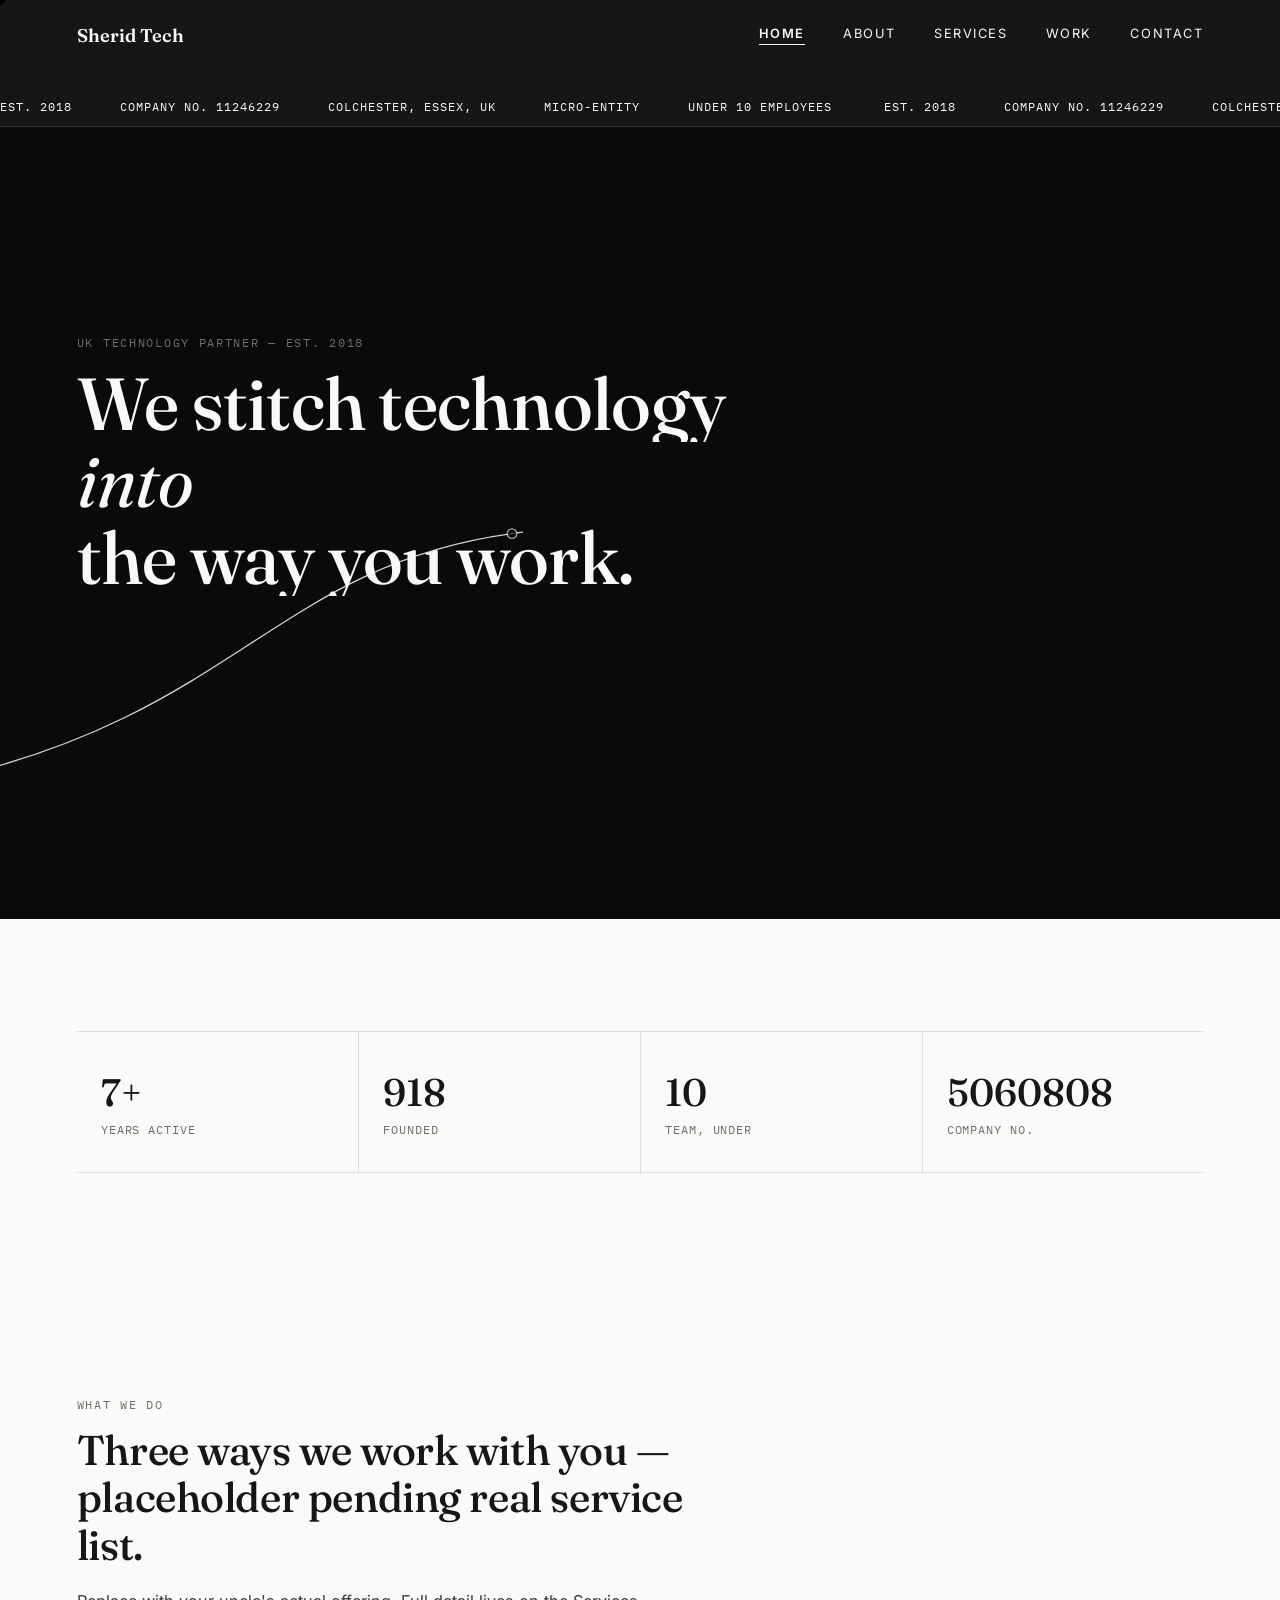
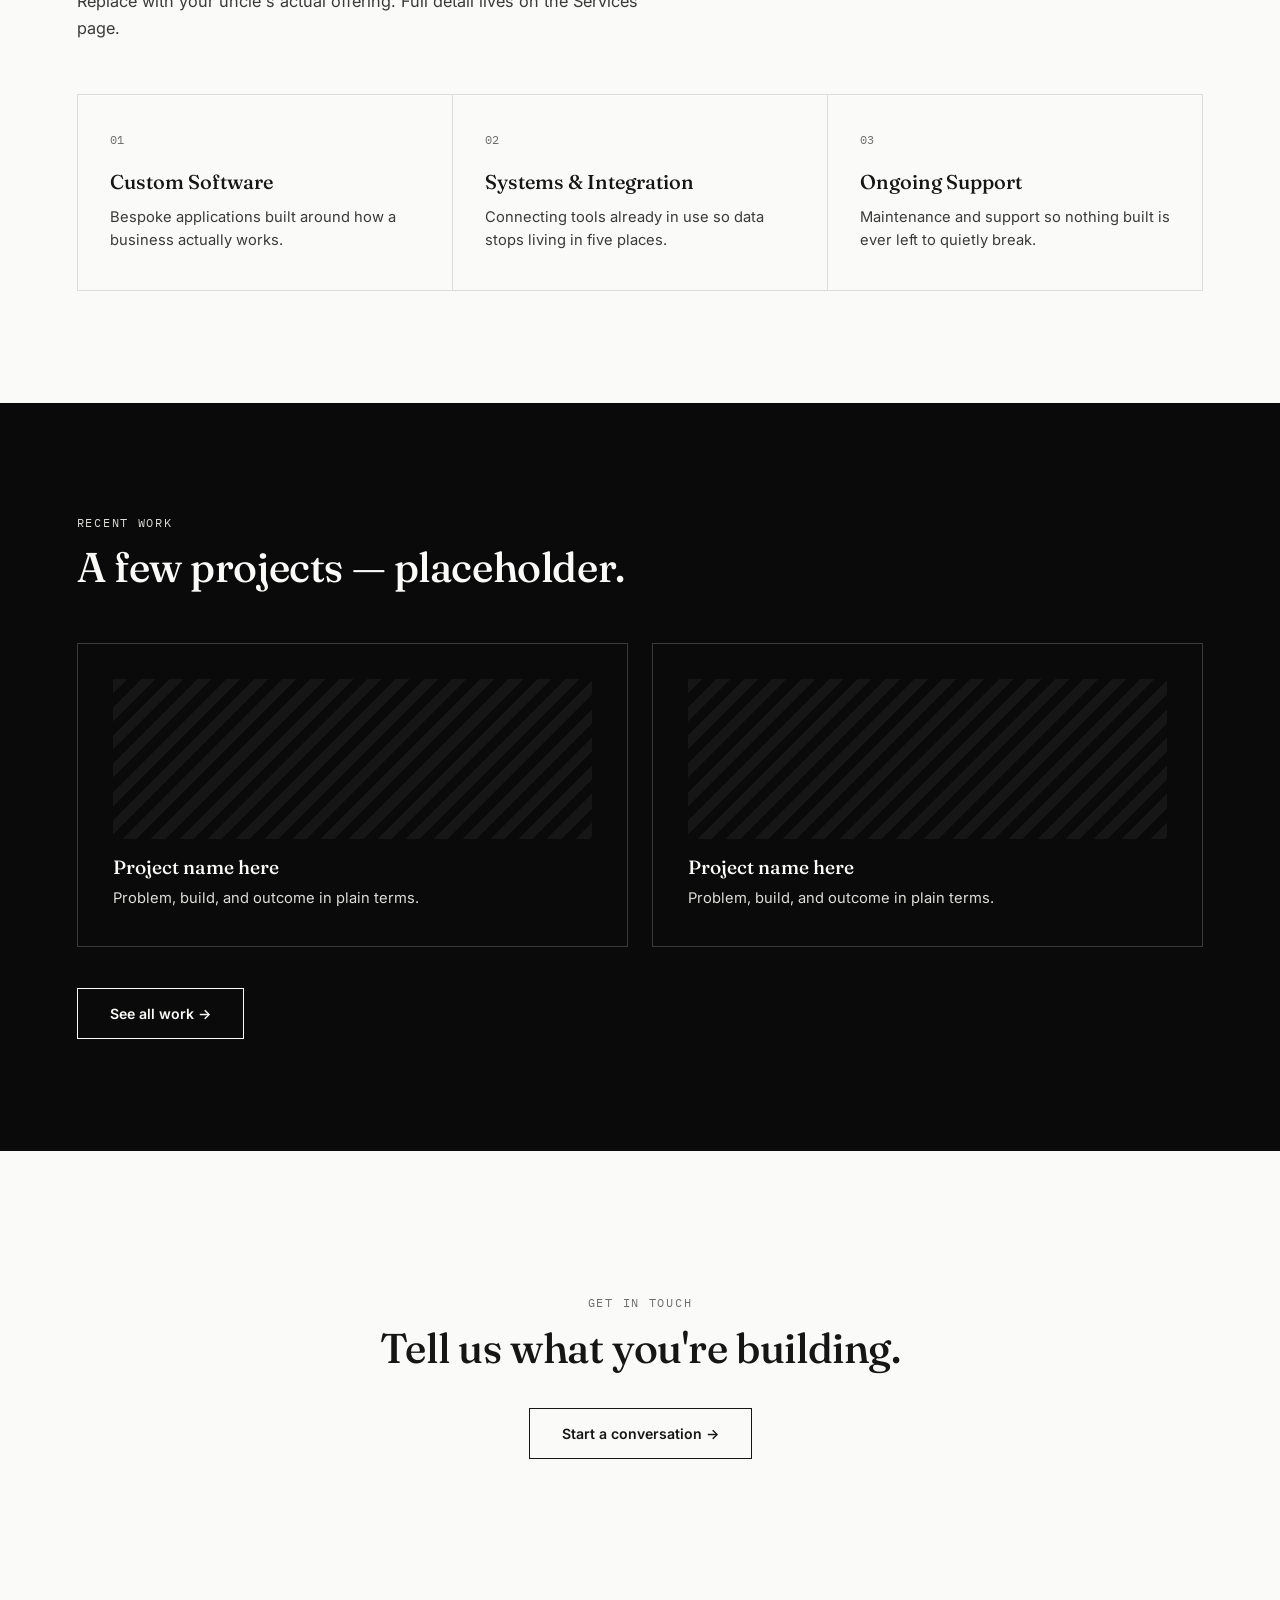
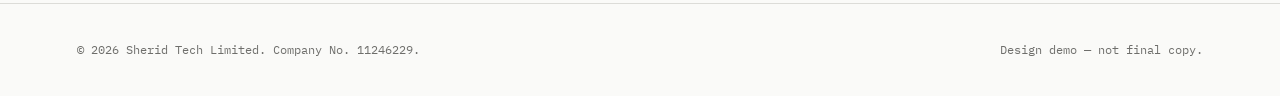
==== index.html @ 36326207 "first commit" ====
<!DOCTYPE html>
<html lang="en">
<head>
<meta charset="UTF-8">
<meta name="viewport" content="width=device-width, initial-scale=1.0">
<title>Sherid Tech — Home</title>
<link rel="stylesheet" href="style.css">
</head>
<body>
<div class="page-veil"></div>
<div class="grain"></div>
<div class="cursor-dot"></div>
<div id="progress"></div>

<nav id="nav">
  <a href="index.html" class="brand">Sherid Tech</a>
  <div class="navlinks" id="navlinks">
    <a href="index.html" data-page="index.html">Home</a>
    <a href="about.html" data-page="about.html">About</a>
    <a href="services.html" data-page="services.html">Services</a>
    <a href="work.html" data-page="work.html">Work</a>
    <a href="contact.html" data-page="contact.html">Contact</a>
  </div>
  <div class="burger" id="burger"><span></span><span></span><span></span></div>
</nav>

<div class="ticker">
  <div class="ticker-track">
    <span>EST. 2018</span><span>COMPANY NO. 11246229</span><span>COLCHESTER, ESSEX, UK</span><span>MICRO-ENTITY</span><span>UNDER 10 EMPLOYEES</span>
    <span>EST. 2018</span><span>COMPANY NO. 11246229</span><span>COLCHESTER, ESSEX, UK</span><span>MICRO-ENTITY</span><span>UNDER 10 EMPLOYEES</span>
  </div>
</div>

<section class="page-hero" style="min-height:88vh; display:flex; flex-direction:column; justify-content:center;">
  <svg style="position:absolute; inset:0; width:100%; height:100%; z-index:1; opacity:0.85;" viewBox="0 0 1200 800" preserveAspectRatio="xMidYMid slice">
    <path d="M -50 640 C 220 580, 260 440, 480 410 C 700 380, 760 250, 1000 210 C 1120 190, 1180 160, 1260 130" fill="none" stroke="#FAFAF8" stroke-width="1.2" stroke-linecap="round"
      stroke-dasharray="1400" stroke-dashoffset="1400">
      <animate attributeName="stroke-dashoffset" from="1400" to="0" dur="2.6s" begin="0.3s" fill="freeze" calcMode="spline" keySplines="0.65 0 0.35 1"/>
    </path>
    <circle cx="480" cy="410" r="4.5" fill="#0A0A0A" stroke="#FAFAF8" stroke-width="1.2" opacity="0"><animate attributeName="opacity" from="0" to="1" dur=".4s" begin="1.1s" fill="freeze"/></circle>
    <circle cx="1000" cy="210" r="4.5" fill="#0A0A0A" stroke="#FAFAF8" stroke-width="1.2" opacity="0"><animate attributeName="opacity" from="0" to="1" dur=".4s" begin="1.9s" fill="freeze"/></circle>
    <circle cx="1260" cy="130" r="4.5" fill="#0A0A0A" stroke="#FAFAF8" stroke-width="1.2" opacity="0"><animate attributeName="opacity" from="0" to="1" dur=".4s" begin="2.7s" fill="freeze"/></circle>
  </svg>
  <div style="position:relative; z-index:2;">
    <span class="tag mono">UK Technology Partner — Est. 2018</span>
    <h1 class="page-title" style="max-width:17ch;">
      <span class="split-line"><span>We stitch technology</span></span>
      <span class="split-line"><span style="font-style:italic; font-weight:400;">into</span></span>
      <span class="split-line"><span>the way you work.</span></span>
    </h1>
    <p style="margin-top:1.8rem; color:var(--line); max-width:44ch; line-height:1.6; opacity:0; animation:riseUp 1s ease forwards; animation-delay:0.65s;">
      Sherid Tech partners with growing businesses to design, build, and maintain the software running quietly behind the scenes.
    </p>
    <div style="margin-top:2.4rem; opacity:0; animation:riseUp 1s ease forwards; animation-delay:0.85s;">
      <a href="contact.html" class="magnetic" style="border-color:var(--paper); color:var(--paper);">Start a conversation →</a>
    </div>
  </div>
</section>

<section>
  <div class="fact-strip reveal">
    <div class="fact"><div class="fact-num" data-count="7" data-suffix="+">0</div><div class="fact-label">Years Active</div></div>
    <div class="fact"><div class="fact-num" data-count="2018">0</div><div class="fact-label">Founded</div></div>
    <div class="fact"><div class="fact-num" data-count="10" data-suffix="">0</div><div class="fact-label">Team, Under</div></div>
    <div class="fact"><div class="fact-num" data-count="11246229">11246229</div><div class="fact-label">Company No.</div></div>
  </div>
</section>

<section>
  <div class="section-head reveal">
    <span class="tag">What we do</span>
    <h2>Three ways we work with you — placeholder pending real service list.</h2>
    <p class="lead">Replace with your uncle's actual offering. Full detail lives on the Services page.</p>
  </div>
  <div class="grid-3 reveal reveal-stagger">
    <div class="card"><span class="card-num">01</span><h3>Custom Software</h3><p class="card-desc">Bespoke applications built around how a business actually works.</p></div>
    <div class="card"><span class="card-num">02</span><h3>Systems &amp; Integration</h3><p class="card-desc">Connecting tools already in use so data stops living in five places.</p></div>
    <div class="card"><span class="card-num">03</span><h3>Ongoing Support</h3><p class="card-desc">Maintenance and support so nothing built is ever left to quietly break.</p></div>
  </div>
</section>

<section style="background:var(--void); color:var(--paper);">
  <div class="section-head reveal">
    <span class="tag" style="color:var(--line);">Recent Work</span>
    <h2 style="color:var(--paper);">A few projects — placeholder.</h2>
  </div>
  <div class="grid-2 reveal reveal-stagger">
    <div class="work-card" style="border-color:var(--steel);"><div class="work-thumb" style="filter:invert(1) grayscale(1); opacity:0.5;"></div><h3 style="color:var(--paper);">Project name here</h3><p style="color:var(--line);">Problem, build, and outcome in plain terms.</p></div>
    <div class="work-card" style="border-color:var(--steel);"><div class="work-thumb" style="filter:invert(1) grayscale(1); opacity:0.5;"></div><h3 style="color:var(--paper);">Project name here</h3><p style="color:var(--line);">Problem, build, and outcome in plain terms.</p></div>
  </div>
  <div style="margin-top:2.6rem;"><a href="work.html" class="magnetic" style="border-color:var(--paper); color:var(--paper);">See all work →</a></div>
</section>

<section style="text-align:center; padding:9rem 6vw;">
  <div class="reveal">
    <span class="tag" style="justify-content:center; display:block;">Get in touch</span>
    <h2 style="max-width:none;">Tell us what you're building.</h2>
    <div style="margin-top:2.2rem;"><a href="contact.html" class="magnetic">Start a conversation →</a></div>
  </div>
</section>

<footer>
  <span>© 2026 Sherid Tech Limited. Company No. 11246229.</span>
  <span>Design demo — not final copy.</span>
</footer>

<script src="script.js"></script>
</body>
</html>
---- style.css ----
@import url('https://fonts.googleapis.com/css2?family=Fraunces:opsz,wght@9..144,400;9..144,500;9..144,600;9..144,700&family=Inter:wght@400;500;600&family=IBM+Plex+Mono:wght@400;500&display=swap');

:root{
  --void:#0A0A0A;
  --paper:#FAFAF8;
  --ash:#6E6E6B;
  --steel:#3A3A38;
  --line:#DCDCD8;
  --line-dark:rgba(250,250,248,0.14);
  --ink:#161615;
  --white:#FFFFFF;
}
*{margin:0;padding:0;box-sizing:border-box;}
html{scroll-behavior:smooth;}
body{
  background:var(--paper);
  color:var(--ink);
  font-family:'Inter',sans-serif;
  overflow-x:hidden;
  cursor:default;
}
a{color:inherit; text-decoration:none;}
.mono{font-family:'IBM Plex Mono',monospace; letter-spacing:0.02em;}
.serif{font-family:'Fraunces',serif;}
::selection{background:var(--ink); color:var(--paper);}

/* ---------- progress bar ---------- */
#progress{position:fixed; top:0; left:0; height:2px; background:var(--ink); width:0%; z-index:300; transition:width .1s linear;}

/* ---------- grain overlay ---------- */
.grain{
  position:fixed; inset:0; z-index:200; pointer-events:none; opacity:0.035; mix-blend-mode:multiply;
  background-image:url("data:image/svg+xml,%3Csvg xmlns='http://www.w3.org/2000/svg' width='120' height='120'%3E%3Cfilter id='n'%3E%3CfeTurbulence type='fractalNoise' baseFrequency='0.9' numOctaves='2' stitchTiles='stitch'/%3E%3C/filter%3E%3Crect width='100%25' height='100%25' filter='url(%23n)'/%3E%3C/svg%3E");
}

/* ---------- cursor dot ---------- */
.cursor-dot{
  position:fixed; top:0; left:0; width:10px; height:10px; border-radius:50%;
  background:var(--ink); pointer-events:none; z-index:400; mix-blend-mode:difference;
  transform:translate(-50%,-50%); transition:width .25s ease, height .25s ease, background .25s ease;
}
.cursor-dot.grow{width:44px; height:44px; background:var(--paper);}
@media (max-width:820px){ .cursor-dot{display:none;} }

/* ---------- nav ---------- */
nav{
  position:fixed; top:0; left:0; right:0; z-index:100;
  display:flex; align-items:center; justify-content:space-between;
  padding:24px 6vw; transition: background .4s ease, padding .4s ease, border-color .4s ease, color .4s ease;
  border-bottom:1px solid transparent;
  color:var(--paper);
}
nav.scrolled{ background:rgba(250,250,248,0.86); backdrop-filter:blur(10px); padding:15px 6vw; border-bottom:1px solid var(--line); color:var(--ink);}
.brand{font-family:'Fraunces',serif; font-weight:600; font-size:1.15rem; color:inherit;}
.navlinks{display:flex; gap:2.4rem; align-items:center;}
.navlinks a{
  font-size:0.8rem; text-transform:uppercase; letter-spacing:0.12em; position:relative; padding-bottom:4px; color:inherit;
}
.navlinks a::after{content:''; position:absolute; left:0; bottom:0; width:0; height:1px; background:currentColor; transition:width .3s ease;}
.navlinks a:hover::after, .navlinks a.active::after{width:100%;}
.navlinks a.active{color:inherit; font-weight:600;}
.navlinks a:focus-visible, .brand:focus-visible{outline:2px solid currentColor; outline-offset:3px;}
nav.scrolled .navlinks a:hover{color:var(--ink); }
.burger{display:none; flex-direction:column; gap:5px; cursor:pointer;}
.burger span{width:22px; height:1.5px; background:currentColor;}
@media (max-width:820px){
  .navlinks{position:fixed; top:0; right:-100%; width:75vw; height:100vh; background:var(--void); flex-direction:column; justify-content:center; align-items:flex-start; padding:0 3rem; transition:right .5s cubic-bezier(.65,0,.35,1); gap:2rem;}
  .navlinks.open{right:0;}
  .navlinks a{color:var(--paper); font-size:1.1rem;}
  .navlinks a::after{background:var(--paper);}
  .burger{display:flex;}
}

/* ---------- marquee ticker ---------- */
.ticker{
  background:var(--ink); color:var(--paper); overflow:hidden; white-space:nowrap;
  padding:calc(0.7rem + 84px) 0 0.7rem 0;
  border-bottom:1px solid var(--steel);
}
.ticker-track{display:inline-block; animation:scroll-left 26s linear infinite;}
.ticker-track span{font-family:'IBM Plex Mono',monospace; font-size:0.78rem; letter-spacing:0.08em; margin-right:3rem; text-transform:uppercase;}
@keyframes scroll-left{ from{transform:translateX(0);} to{transform:translateX(-50%);} }

/* ---------- page transition ---------- */
.page-veil{position:fixed; inset:0; background:var(--void); z-index:500; transform:translateY(0); animation:veil-out .7s cubic-bezier(.65,0,.35,1) forwards; animation-delay:.05s; pointer-events:none;}
@keyframes veil-out{ to{transform:translateY(-100%);} }

/* ---------- generic hero ---------- */
.page-hero{ background:var(--void); color:var(--paper); padding:11rem 6vw 6rem; position:relative; overflow:hidden;}
.page-hero .tag{color:var(--ash);}
.split-line{overflow:hidden; display:block;}
.split-line span{display:inline-block; transform:translateY(110%); animation:riseUp .9s cubic-bezier(.2,.9,.25,1) forwards;}
@keyframes riseUp{ to{transform:translateY(0);} }
h1.page-title{font-family:'Fraunces',serif; font-weight:500; font-size:clamp(2.4rem,6vw,4.6rem); line-height:1.05; letter-spacing:-0.01em;}

/* ---------- sections ---------- */
section{padding:7rem 6vw;}
.section-head{max-width:640px; margin-bottom:3.2rem;}
.tag{font-family:'IBM Plex Mono',monospace; font-size:0.76rem; color:var(--ash); text-transform:uppercase; letter-spacing:0.14em; margin-bottom:0.9rem; display:block;}
h2{font-family:'Fraunces',serif; font-weight:500; font-size:clamp(1.8rem,4vw,2.6rem); line-height:1.15; letter-spacing:-0.01em;}
.lead{margin-top:1.1rem; font-size:1.02rem; color:var(--steel); line-height:1.7; max-width:58ch;}

.reveal{opacity:0; transform:translateY(28px); transition:opacity .8s ease, transform .8s ease;}
.reveal.in{opacity:1; transform:translateY(0);}
.reveal-stagger.in > *{transition-delay:calc(var(--i,0) * 90ms);}

/* ---------- fact strip / counters ---------- */
.fact-strip{display:grid; grid-template-columns:repeat(4,1fr); border-top:1px solid var(--line); border-bottom:1px solid var(--line);}
.fact-strip .fact{padding:2.2rem 1.5rem; border-left:1px solid var(--line);}
.fact-strip .fact:first-child{border-left:none;}
.fact-num{font-family:'Fraunces',serif; font-size:2.4rem; font-weight:500;}
.fact-label{font-family:'IBM Plex Mono',monospace; font-size:0.72rem; color:var(--ash); text-transform:uppercase; letter-spacing:0.08em; margin-top:0.4rem;}

/* ---------- cards ---------- */
.grid-3{display:grid; grid-template-columns:repeat(3,1fr); gap:1px; background:var(--line); border:1px solid var(--line); margin-top:2.6rem;}
.grid-2{display:grid; grid-template-columns:repeat(2,1fr); gap:1.5rem; margin-top:2.6rem;}
.card{background:var(--paper); padding:2.3rem 2rem; transition:background .35s ease, transform .35s ease;}
.card:hover{background:var(--ink); color:var(--paper); transform:translateY(-3px);}
.card:hover .card-num, .card:hover .card-desc{color:var(--paper); opacity:0.8;}
.card-num{font-family:'IBM Plex Mono',monospace; font-size:0.76rem; color:var(--ash); display:block; margin-bottom:1.4rem; transition:color .35s ease;}
.card h3{font-family:'Fraunces',serif; font-weight:500; font-size:1.25rem; margin-bottom:0.7rem;}
.card-desc{font-size:0.92rem; color:var(--steel); line-height:1.6; transition:color .35s ease;}

.work-card{border:1px solid var(--line); padding:2.2rem; transition:transform .35s ease, border-color .35s ease, box-shadow .35s ease; position:relative; overflow:hidden;}
.work-card:hover{transform:translateY(-4px); border-color:var(--ink); box-shadow:6px 6px 0 var(--ink);}
.work-card h3{font-family:'Fraunces',serif; font-size:1.2rem; font-weight:500; margin:1rem 0 0.5rem;}
.work-card p{color:var(--steel); font-size:0.92rem; line-height:1.6;}
.work-thumb{width:100%; height:160px; background:repeating-linear-gradient(135deg, var(--line), var(--line) 10px, transparent 10px, transparent 20px); filter:grayscale(1);}

.placeholder-note{margin-top:3.2rem; padding:1.5rem 1.7rem; border:1px dashed var(--ash); font-size:0.85rem; color:var(--steel); line-height:1.6; max-width:72ch;}

/* magnetic button */
.magnetic{position:relative; display:inline-flex; align-items:center; gap:.6rem; padding:1rem 2rem; border:1px solid var(--ink); font-weight:600; font-size:0.88rem; overflow:hidden; transition:color .3s ease;}
.magnetic::before{content:''; position:absolute; inset:0; background:var(--ink); transform:translateY(101%); transition:transform .4s cubic-bezier(.65,0,.35,1); z-index:-1;}
.magnetic:hover{color:var(--paper);}
.magnetic:hover::before{transform:translateY(0);}

/* timeline (about page) */
.timeline{border-left:1px solid var(--line); margin-top:2.6rem; padding-left:2.4rem; display:flex; flex-direction:column; gap:2.6rem;}
.t-item{position:relative;}
.t-item::before{content:''; position:absolute; left:-2.55rem; top:0.35rem; width:9px; height:9px; border-radius:50%; background:var(--ink);}
.t-year{font-family:'IBM Plex Mono',monospace; font-size:0.8rem; color:var(--ash); margin-bottom:0.3rem; display:block;}
.t-item h4{font-family:'Fraunces',serif; font-weight:500; font-size:1.1rem; margin-bottom:0.3rem;}
.t-item p{color:var(--steel); font-size:0.92rem; line-height:1.6; max-width:52ch;}

/* contact page */
.contact-wrap{display:grid; grid-template-columns:1fr 1fr; gap:4rem;}
.contact-form{display:flex; flex-direction:column; gap:1.1rem;}
.contact-form input, .contact-form textarea{
  background:transparent; border:none; border-bottom:1px solid var(--line); padding:0.85rem 0.2rem;
  font-family:'Inter',sans-serif; font-size:0.95rem; color:var(--ink); transition:border-color .3s ease;
}
.contact-form input:focus, .contact-form textarea:focus{outline:none; border-color:var(--ink);}
.contact-form button{margin-top:1rem; background:var(--ink); color:var(--paper); border:none; padding:1rem 1.8rem; font-weight:600; font-size:0.9rem; width:fit-content; cursor:pointer; transition:background .3s ease, transform .3s ease;}
.contact-form button:hover{background:var(--steel); transform:translateY(-2px);}
.contact-info{font-family:'IBM Plex Mono',monospace; font-size:0.88rem; line-height:2.1; color:var(--steel);}
.contact-info .k{color:var(--ash); display:block; font-size:0.72rem; text-transform:uppercase; letter-spacing:0.1em; margin-top:1.2rem;}
.map-block{margin-top:2rem; height:180px; border:1px solid var(--line); background:
  repeating-linear-gradient(0deg, transparent, transparent 19px, var(--line) 19px, var(--line) 20px),
  repeating-linear-gradient(90deg, transparent, transparent 19px, var(--line) 19px, var(--line) 20px);
  display:flex; align-items:center; justify-content:center; font-family:'IBM Plex Mono',monospace; font-size:0.75rem; color:var(--ash); text-transform:uppercase; letter-spacing:0.08em;}

footer{padding:2.4rem 6vw; border-top:1px solid var(--line); display:flex; justify-content:space-between; align-items:center; font-family:'IBM Plex Mono',monospace; font-size:0.75rem; color:var(--ash); flex-wrap:wrap; gap:1rem;}
footer a:hover{color:var(--ink);}

@media (max-width:820px){
  .fact-strip{grid-template-columns:repeat(2,1fr);}
  .fact-strip .fact:nth-child(3){border-left:none;}
  .grid-3, .grid-2, .contact-wrap{grid-template-columns:1fr;}
}
@media (prefers-reduced-motion: reduce){
  *{animation-duration:0.01ms !important; animation-iteration-count:1 !important; transition-duration:0.01ms !important;}
}
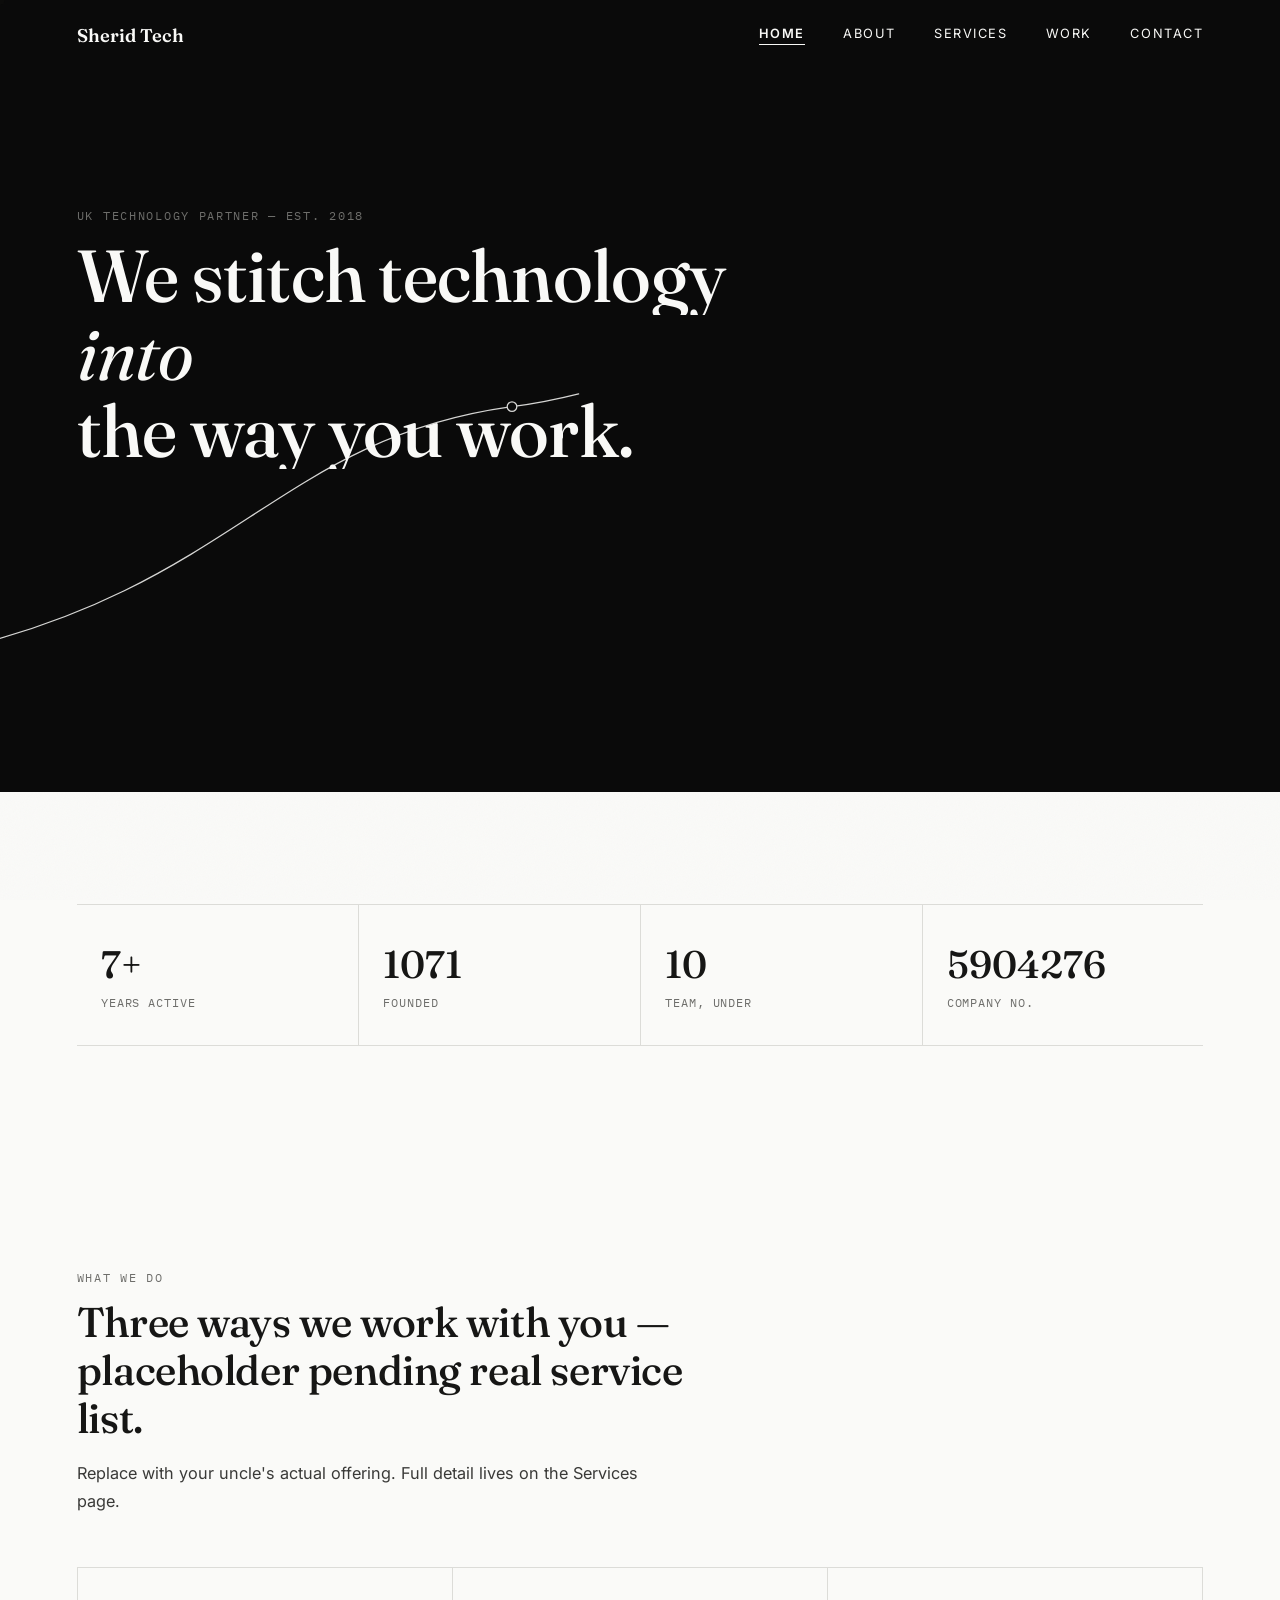
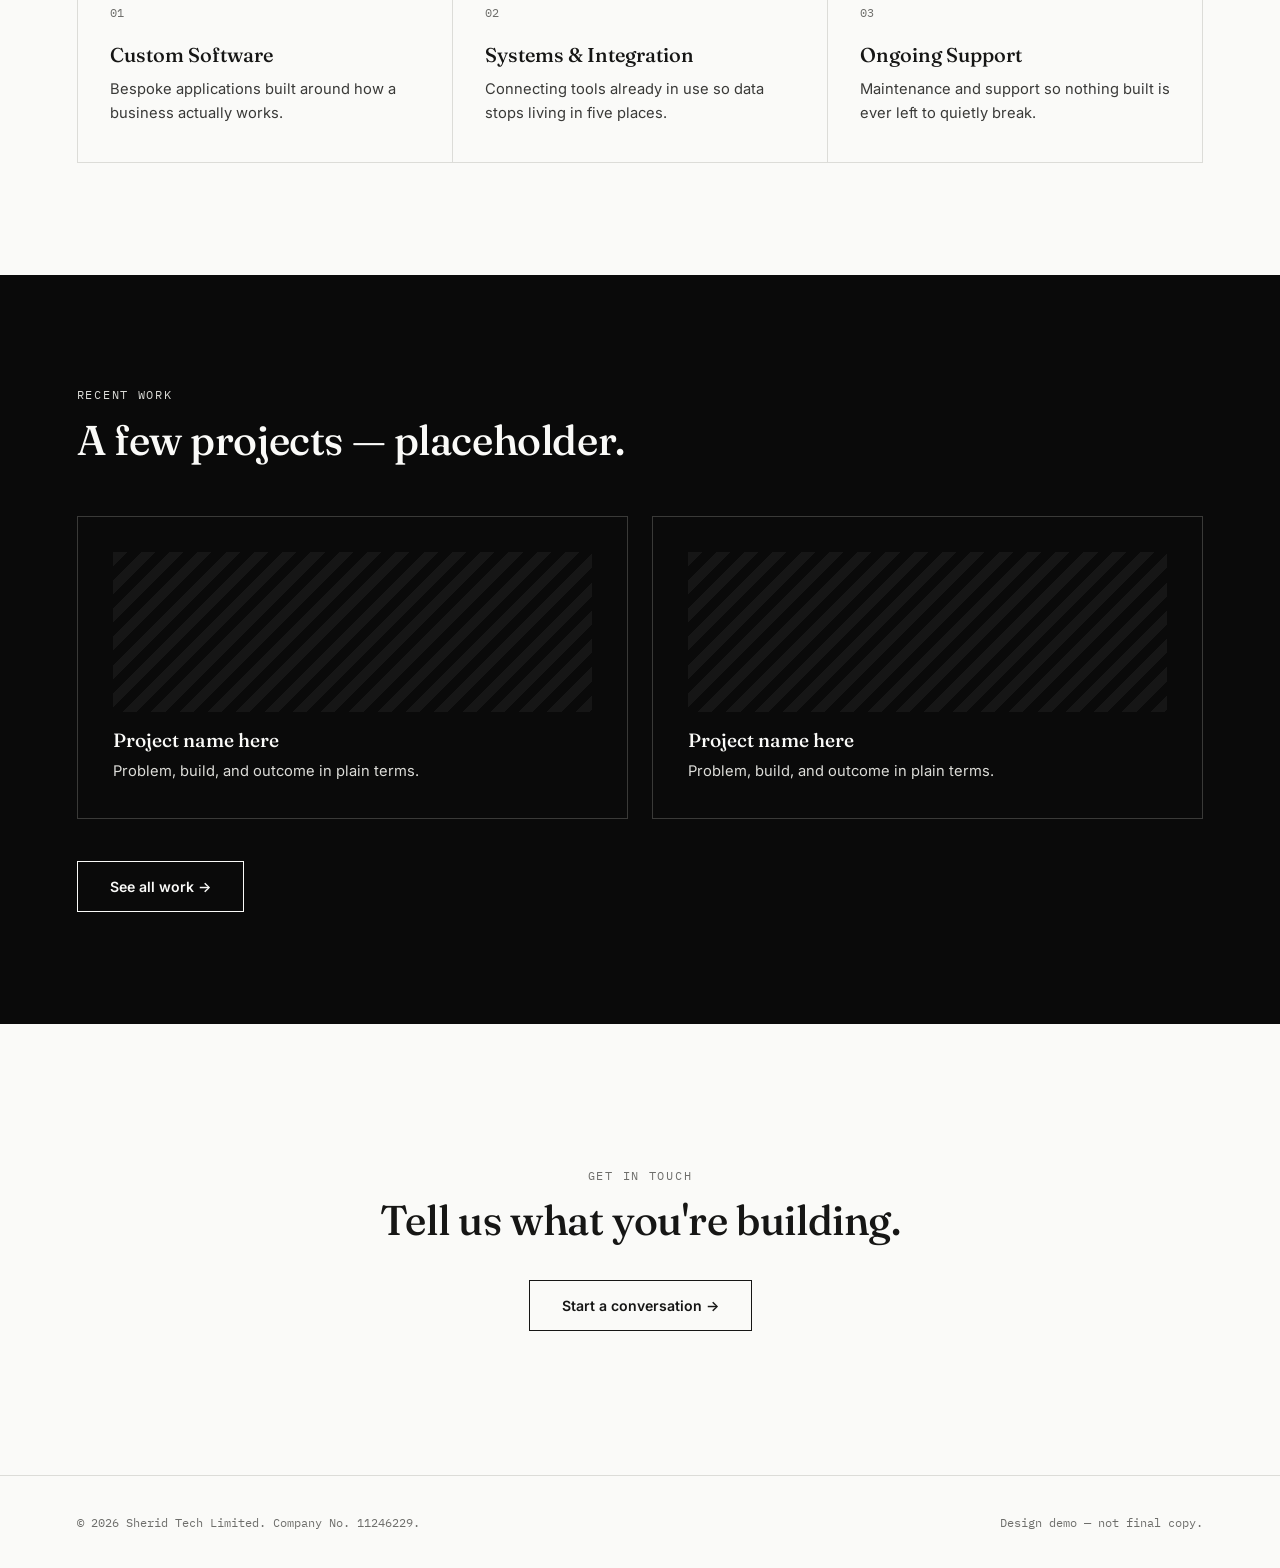
==== commit 2f9abc4e: "modified header" ====
--- a/index.html
+++ b/index.html
@@ -24,12 +24,12 @@
   <div class="burger" id="burger"><span></span><span></span><span></span></div>
 </nav>
 
-<div class="ticker">
+<!-- <div class="ticker">
   <div class="ticker-track">
     <span>EST. 2018</span><span>COMPANY NO. 11246229</span><span>COLCHESTER, ESSEX, UK</span><span>MICRO-ENTITY</span><span>UNDER 10 EMPLOYEES</span>
     <span>EST. 2018</span><span>COMPANY NO. 11246229</span><span>COLCHESTER, ESSEX, UK</span><span>MICRO-ENTITY</span><span>UNDER 10 EMPLOYEES</span>
   </div>
-</div>
+</div> -->
 
 <section class="page-hero" style="min-height:88vh; display:flex; flex-direction:column; justify-content:center;">
   <svg style="position:absolute; inset:0; width:100%; height:100%; z-index:1; opacity:0.85;" viewBox="0 0 1200 800" preserveAspectRatio="xMidYMid slice">
